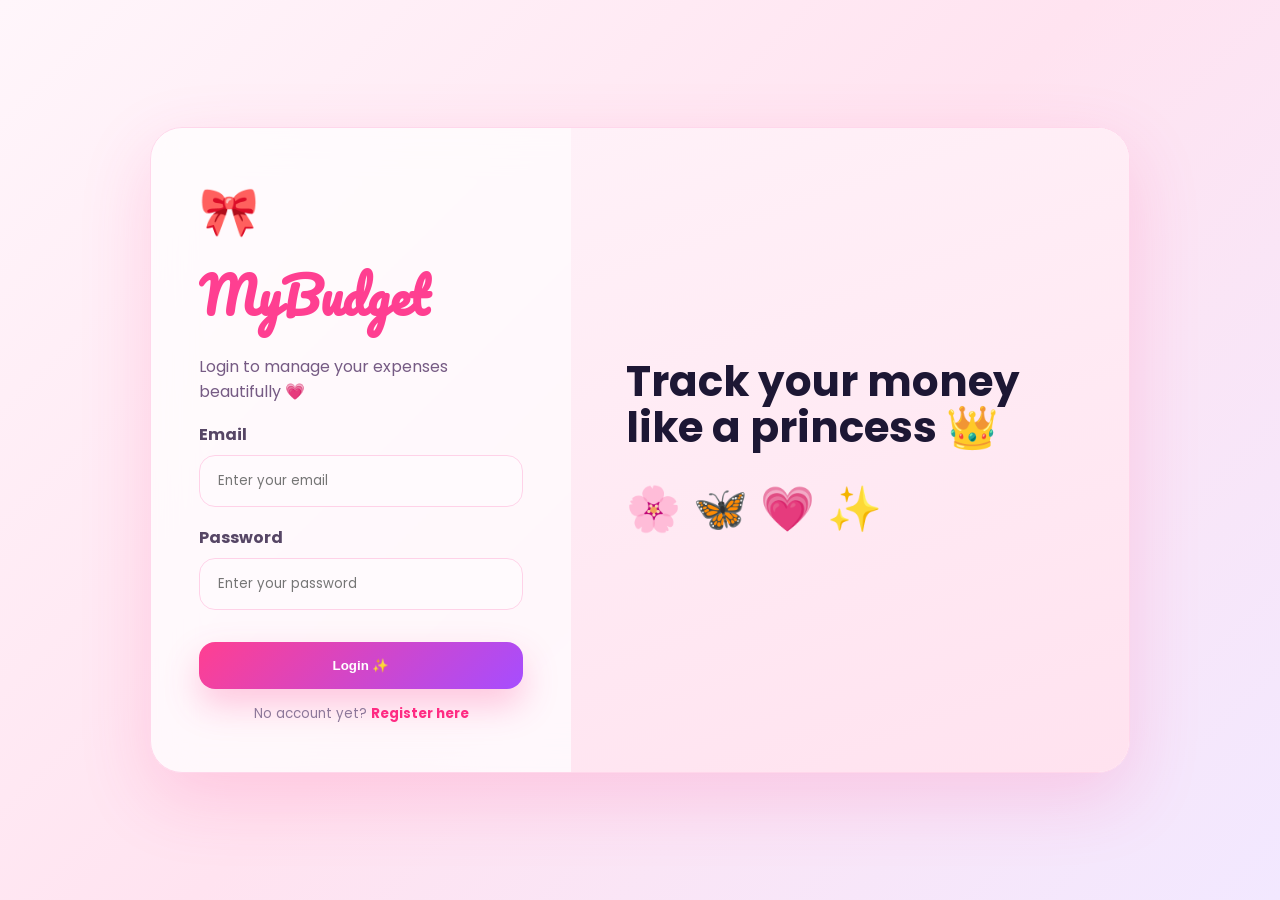
==== login.html @ d68b8cce "Initial commit" ====
<!DOCTYPE html>
<html lang="en">
<head>
  <meta charset="UTF-8">
  <meta name="viewport" content="width=device-width, initial-scale=1.0">
  <title>Login | MyBudget</title>
  <link href="https://fonts.googleapis.com/css2?family=Pacifico&family=Poppins:wght@400;500;600;700;800&display=swap" rel="stylesheet">
  <link rel="stylesheet" href="assets/login.css">
</head>
<body>
  <main class="login-wrap">
    <section class="login-card">
      <div class="logo">🎀</div>
      <h1>MyBudget</h1>
      <p>Login to manage your expenses beautifully 💗</p>

      <form action="login.php" method="POST">
        <label>Email
          <input type="email" name="email" placeholder="Enter your email" required>
        </label>

        <label>Password
          <input type="password" name="password" placeholder="Enter your password" required>
        </label>

        <button type="submit">Login ✨</button>
        <small>No account yet? <a href="register.html">Register here</a></small>
      </form>
    </section>

    <section class="art">
      <h2>Track your money like a princess 👑</h2>
      <div class="floating">🌸 🦋 💗 ✨</div>
    </section>
  </main>
</body>
</html>
---- assets/login.css ----
*{box-sizing:border-box}body{margin:0;font-family:Poppins,sans-serif;min-height:100vh;background:linear-gradient(135deg,#fff6fb,#ffe3f0,#f2e8ff);display:grid;place-items:center;color:#1d1734}.login-wrap{width:min(980px,92vw);display:grid;grid-template-columns:420px 1fr;background:rgba(255,255,255,.72);border:1px solid #ffd7eb;border-radius:32px;box-shadow:0 25px 70px rgba(255,63,145,.18);overflow:hidden;backdrop-filter:blur(20px)}.login-card{padding:48px}.logo{font-size:48px}.login-card h1{font-family:Pacifico,cursive;color:#ff3f91;font-size:48px;margin:5px 0}.login-card p{color:#765b84}.login-card label{display:block;font-weight:700;color:#564665;margin:18px 0}.login-card input{width:100%;border:1px solid #ffd2e8;border-radius:16px;padding:15px 18px;margin-top:8px;font-family:Poppins;background:#fffafd}.login-card button{width:100%;border:0;border-radius:16px;background:linear-gradient(135deg,#ff3f91,#a64dff);color:white;font-weight:800;padding:16px;margin-top:14px;box-shadow:0 16px 35px rgba(255,63,145,.28);cursor:pointer}.login-card small{display:block;text-align:center;color:#8d789a;margin-top:15px}.login-card a{color:#ff2b83;font-weight:700;text-decoration:none}.art{padding:55px;background:linear-gradient(160deg,#fff1f8,#ffe2ef);display:grid;align-content:center}.art h2{font-size:42px;line-height:1.1;margin:0}.floating{font-size:44px;margin-top:25px}@media(max-width:800px){.login-wrap{grid-template-columns:1fr}.art{display:none}}
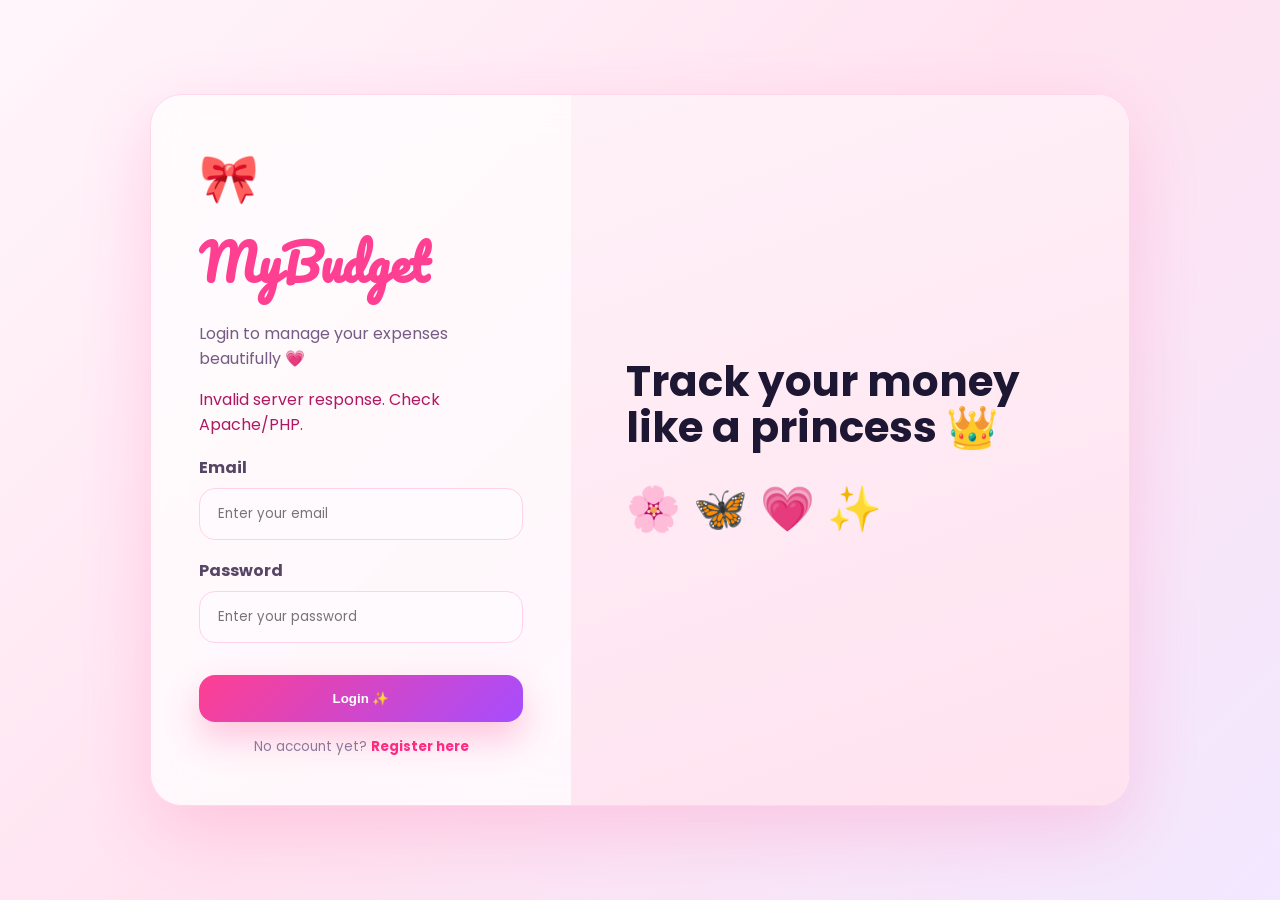
==== commit 2ac05c3a: "Update MyBudget Tracker with budget features" ====
--- a/login.html
+++ b/login.html
@@ -13,8 +13,7 @@
       <div class="logo">🎀</div>
       <h1>MyBudget</h1>
       <p>Login to manage your expenses beautifully 💗</p>
-
-      <form action="login.php" method="POST">
+      <form id="authForm"><p id="authError" role="alert" style="color:#b01862;"></p>
         <label>Email
           <input type="email" name="email" placeholder="Enter your email" required>
         </label>
@@ -33,5 +32,7 @@
       <div class="floating">🌸 🦋 💗 ✨</div>
     </section>
   </main>
+<script src="assets/auth.js"></script>
+<script src="assets/login.js"></script>
 </body>
 </html>
